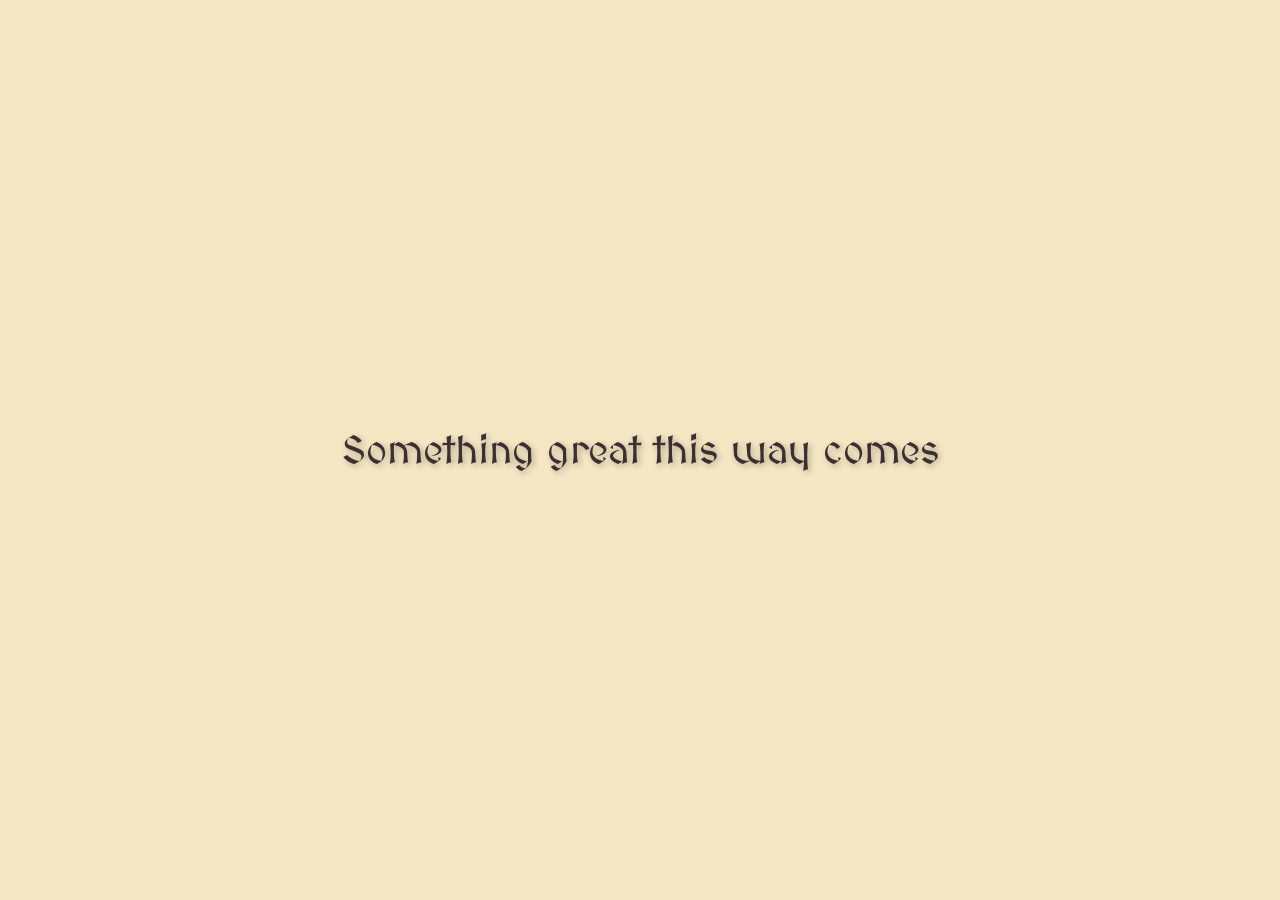
==== index.html @ fcb96b01 "Test" ====
<!DOCTYPE html>
<html>
<head>
    <meta charset="UTF-8" />
    <link rel="stylesheet" href="style.css">
    <title>Slay the Dragon!</title>
</head>
<body>

    <p id="comingsoon">Something great this way comes</p>
    
</body>
</html>
---- style.css ----
@import url('https://fonts.googleapis.com/css2?family=MedievalSharp&display=swap');

body {
    margin: 0;
    height: 100vh;
    display: flex;
    justify-content: center; /* centers horizontally */
    align-items: center; /* centers vertically */
    background-color: #f5e6c4; /* fallback beige color */
    background-image: url('https://i.imgur.com/1q7n1fV.jpg');
    background-size: cover;
    background-size: auto;
    font-family: 'MedievalSharp', cursive;
}

#comingsoon {
    font-size: 2.5rem;
    color: #3b2f2f;
    text-shadow: 2px 2px 6px rgba(0,0,0,0.3);
    text-align: center;
}
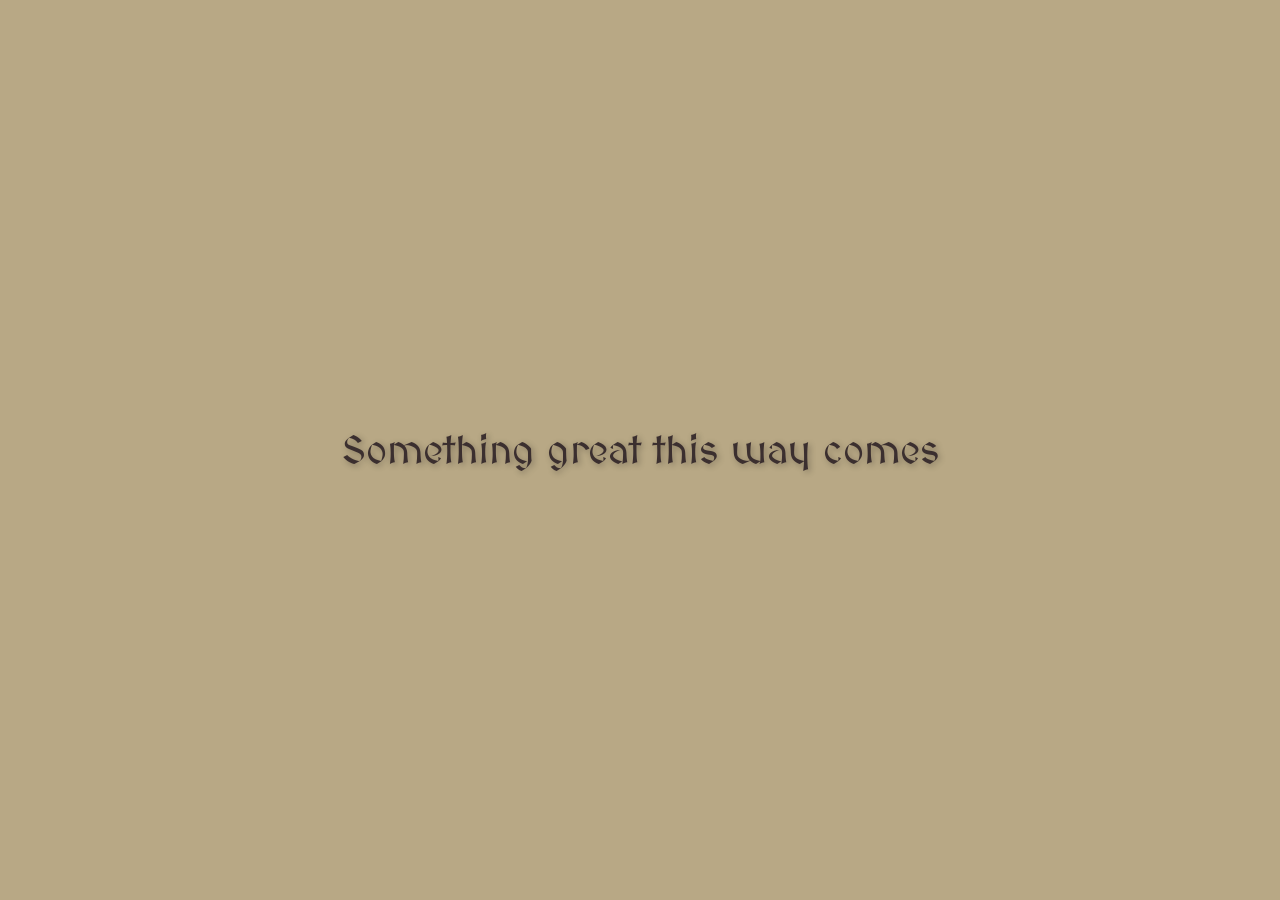
==== commit f3584d9c: "script test" ====
--- a/index.html
+++ b/index.html
@@ -6,8 +6,9 @@
     <title>Slay the Dragon!</title>
 </head>
 <body>
-
+<p></p>
     <p id="comingsoon">Something great this way comes</p>
     
 </body>
-</html>+</html>
+
--- a/style.css
+++ b/style.css
@@ -7,9 +7,9 @@
     display: flex;
     justify-content: center; /* centers horizontally */
     align-items: center; /* centers vertically */
-    background-color: #f5e6c4; /* fallback beige color */
-    background-image: url('https://i.imgur.com/1q7n1fV.jpg');
-    background-size: cover;
+    background-color: #b8a885; /* fallback beige color */
+    background-image: url('https://www.transparenttextures.com/patterns/paper-fibers.png');
+    background-repeat: repeat;
     background-size: auto;
     font-family: 'MedievalSharp', cursive;
 }
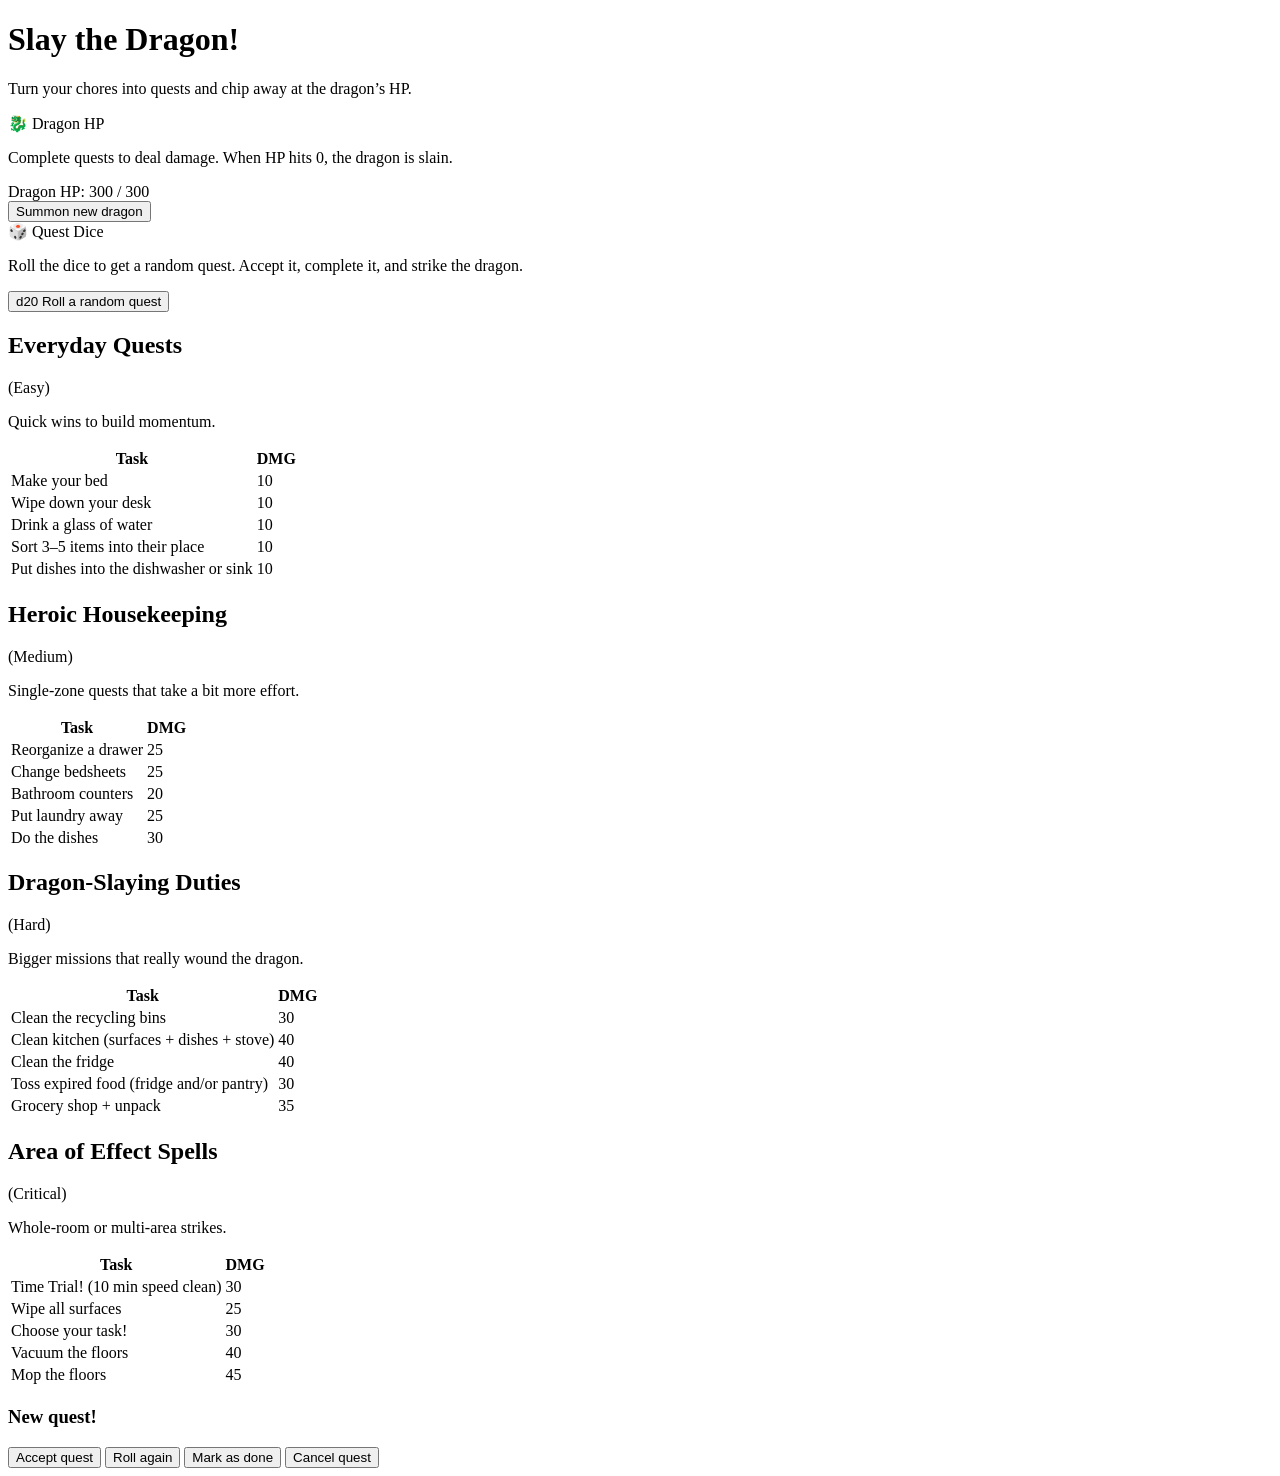
==== commit 63d8ec14: "index" ====
--- a/index.html
+++ b/index.html
@@ -1,14 +1,139 @@
 <!DOCTYPE html>
 <html>
 <head>
-    <meta charset="UTF-8" />
-    <link rel="stylesheet" href="style.css">
-    <title>Slay the Dragon!</title>
+  <meta charset="UTF-8" />
+  <title>Slay the Dragon!</title>
 </head>
 <body>
-<p></p>
-    <p id="comingsoon">Something great this way comes</p>
-    
+  <div class="page-frame">
+    <header class="page-header">
+      <h1 class="page-title">Slay the Dragon!</h1>
+      <p class="page-subtitle">Turn your chores into quests and chip away at the dragon’s HP.</p>
+    </header>
+
+    <div class="top-row">
+      <!-- 🐉 DRAGON HP SECTION -->
+      <section class="dragon-hp-card" id="dragon-hp-box">
+        <div class="card-title">
+          <span>🐉 Dragon HP</span>
+        </div>
+        <p class="card-caption">Complete quests to deal damage. When HP hits 0, the dragon is slain.</p>
+        <div class="dragon-hp">
+          <div class="dragon-hp-title">
+            <span id="hp-text">Dragon HP: 0 / 0</span>
+          </div>
+          <div class="hp-bar">
+            <div class="hp-bar-inner" id="hp-fill"></div>
+          </div>
+          <button id="reset-dragon">Summon new dragon</button>
+        </div>
+      </section>
+
+      <!-- 🎲 QUEST ACTIONS / DICE -->
+      <section class="quest-actions-card">
+        <div class="card-title">
+          <span>🎲 Quest Dice</span>
+        </div>
+        <div class="quest-actions-card-content">
+          <p class="card-caption">
+            Roll the dice to get a random quest. Accept it, complete it, and strike the dragon.
+          </p>
+          <button id="roll-btn">
+            <span class="die">d20</span>
+            <span>Roll a random quest</span>
+          </button>
+        </div>
+      </section>
+    </div>
+
+    <!-- Task sections -->
+    <div class="tasks-grid">
+      <section class="tasks-card">
+        <div class="tasks-card-header">
+          <h2 class="tasks-card-title">Everyday Quests</h2>
+          <span class="tasks-card-tag easy">(Easy)</span>
+        </div>
+        <p class="tasks-card-note">Quick wins to build momentum.</p>
+        <table>
+          <thead>
+            <tr>
+              <th>Task</th>
+              <th>DMG</th>
+            </tr>
+          </thead>
+          <tbody id="easy"></tbody>
+        </table>
+      </section>
+
+      <section class="tasks-card">
+        <div class="tasks-card-header">
+          <h2 class="tasks-card-title">Heroic Housekeeping</h2>
+          <span class="tasks-card-tag medium">(Medium)</span>
+        </div>
+        <p class="tasks-card-note">Single-zone quests that take a bit more effort.</p>
+        <table>
+          <thead>
+            <tr>
+              <th>Task</th>
+              <th>DMG</th>
+            </tr>
+          </thead>
+          <tbody id="medium"></tbody>
+        </table>
+      </section>
+
+      <section class="tasks-card">
+        <div class="tasks-card-header">
+          <h2 class="tasks-card-title">Dragon-Slaying Duties</h2>
+          <span class="tasks-card-tag hard">(Hard)</span>
+        </div>
+        <p class="tasks-card-note">Bigger missions that really wound the dragon.</p>
+        <table>
+          <thead>
+            <tr>
+              <th>Task</th>
+              <th>DMG</th>
+            </tr>
+          </thead>
+          <tbody id="hard"></tbody>
+        </table>
+      </section>
+
+      <section class="tasks-card">
+        <div class="tasks-card-header">
+          <h2 class="tasks-card-title">Area of Effect Spells</h2>
+          <span class="tasks-card-tag aoe">(Critical)</span>
+        </div>
+        <p class="tasks-card-note">Whole-room or multi-area strikes.</p>
+        <table>
+          <thead>
+            <tr>
+              <th>Task</th>
+              <th>DMG</th>
+            </tr>
+          </thead>
+          <tbody id="aoe"></tbody>
+        </table>
+      </section>
+    </div>
+  </div>
+
+  <!-- Quest popup modal -->
+  <div id="quest-modal" class="hidden">
+    <div class="modal-inner">
+      <h3 id="quest-title">New quest!</h3>
+      <div id="quest-badge"></div>
+      <p id="quest-text"></p>
+      <p id="quest-damage"></p>
+
+      <div class="modal-actions">
+        <button id="btn-accept">Accept quest</button>
+        <button id="btn-reroll">Roll again</button>
+        <button id="btn-done" class="hidden">Mark as done</button>
+        <button id="btn-cancel" class="hidden">Cancel quest</button>
+      </div>
+    </div>
+  </div>
+    <script src="script.js" defer></script>
 </body>
 </html>
-
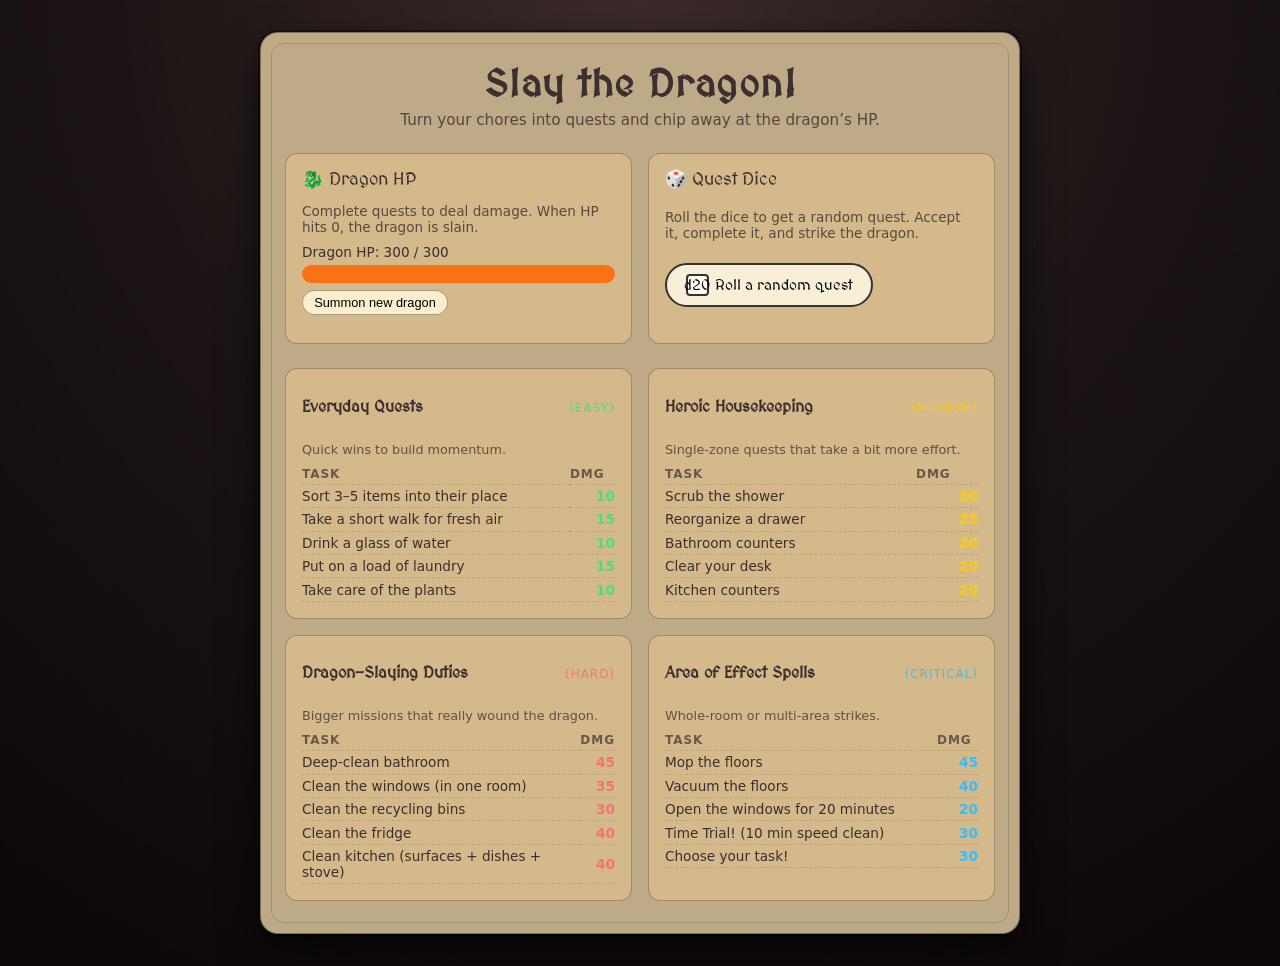
==== commit 68b2d0fd: "styles" ====
--- a/index.html
+++ b/index.html
@@ -3,6 +3,7 @@
 <head>
   <meta charset="UTF-8" />
   <title>Slay the Dragon!</title>
+  <link rel="stylesheet" href="style.css">
 </head>
 <body>
   <div class="page-frame">
--- a/style.css
+++ b/style.css
@@ -0,0 +1,411 @@
+    @import url('https://fonts.googleapis.com/css2?family=MedievalSharp&display=swap');
+
+    :root {
+      --easy: #4ade80;
+      --medium: #facc15;
+      --hard: #f87171;
+      --aoe: #38bdf8; /* Critical / AoE color */
+      --hp-bg: #4b1307;
+      --hp-fill: #f97316;
+      --hp-fill-defeated: #22c55e;
+      /* slightly darker, warmer parchment */
+      --parchment: #e9d6b5;
+      --parchment-dark: #d4b98b;
+      --ink: #3b2f2f;
+      --paper-texture: url('https://www.transparenttextures.com/patterns/paper-fibers.png');
+    }
+
+    * {
+      box-sizing: border-box;
+    }
+
+    body {
+      margin: 0;
+      min-height: 100vh;
+      display: flex;
+      justify-content: center;
+      align-items: flex-start;
+      padding: 2rem 1rem;
+      color: var(--ink);
+      background: radial-gradient(circle at top, #3c2b2b 0, #1c1414 45%, #0c0707 100%);
+      font-family: system-ui, -apple-system, BlinkMacSystemFont, "Segoe UI", sans-serif;
+    }
+
+.page-frame {
+  position: relative;
+  max-width: 760px;
+  width: 100%;
+  border-radius: 18px;
+  padding: 1.75rem 1.5rem 2rem;
+  background: #beaa86 url('https://www.transparenttextures.com/patterns/paper-fibers.png') repeat;
+  box-shadow:
+    0 18px 40px rgba(0, 0, 0, 0.7),
+    0 0 0 2px rgba(0, 0, 0, 0.4);
+  border: 1px solid rgba(0, 0, 0, 0.35);
+  overflow: hidden;
+}
+
+
+    /* subtle inner border */
+    .page-frame::before {
+      content: "";
+      position: absolute;
+      inset: 10px;
+      border-radius: 12px;
+      border: 1px solid rgba(0, 0, 0, 0.15);
+      pointer-events: none;
+    }
+
+    .page-header {
+      text-align: center;
+      margin-bottom: 1.5rem;
+    }
+
+    .page-title {
+      font-family: 'MedievalSharp', cursive;
+      font-size: 2.4rem;
+      margin: 0;
+      letter-spacing: 0.04em;
+    }
+
+    .page-subtitle {
+      margin: 0.3rem 0 0;
+      font-size: 0.95rem;
+      opacity: 0.8;
+    }
+
+    .top-row {
+      display: flex;
+      flex-wrap: wrap;
+      gap: 1rem;
+      margin-bottom: 1.5rem;
+    }
+
+    .dragon-hp-card,
+    .quest-actions-card {
+      flex: 1 1 260px;
+      border-radius: 12px;
+      border: 1px solid rgba(0, 0, 0, 0.25);
+      padding: 0.9rem 1rem 1rem;
+      position: relative;
+
+      /* parchment + texture */
+      background-color: var(--parchment-dark);
+      background-image: var(--paper-texture);
+      background-repeat: repeat;
+    }
+
+    .card-title {
+      display: flex;
+      align-items: center;
+      justify-content: space-between;
+      font-family: 'MedievalSharp', cursive;
+      font-size: 1.1rem;
+      margin-bottom: 0.4rem;
+    }
+
+    .card-title span {
+      display: inline-flex;
+      align-items: center;
+      gap: 0.25rem;
+    }
+
+    .card-caption {
+      font-size: 0.85rem;
+      opacity: 0.8;
+      margin-bottom: 0.6rem;
+    }
+
+    /* 🐉 DRAGON HP BAR */
+    .dragon-hp {
+      margin: 0.25rem 0 0.75rem;
+    }
+
+    .dragon-hp-title {
+      font-size: 0.9rem;
+      margin: 0 0 0.3rem;
+      display: flex;
+      justify-content: space-between;
+      align-items: center;
+    }
+
+    #hp-text {
+      font-size: 0.85rem;
+    }
+
+    .hp-bar {
+      position: relative;
+      width: 100%;
+      height: 18px;
+      border-radius: 999px;
+      background: var(--hp-bg);
+      overflow: hidden;
+      margin-top: 0.1rem;
+    }
+
+    .hp-bar-inner {
+      height: 100%;
+      width: 100%;
+      background: var(--hp-fill);
+      transition: width 0.25s ease-out, background-color 0.15s ease-out, box-shadow 0.15s ease-out;
+      box-shadow: none;
+    }
+
+    .hp-bar-inner.defeated {
+      background: var(--hp-fill-defeated);
+      box-shadow: 0 0 10px rgba(34, 197, 94, 0.8);
+    }
+
+    #reset-dragon {
+      font-size: 0.8rem;
+      padding: 0.25rem 0.7rem;
+      border-radius: 999px;
+      border: 1px solid rgba(0, 0, 0, 0.35);
+      background: rgba(255, 244, 212, 0.9);
+      cursor: pointer;
+      margin-top: 0.45rem;
+    }
+
+    #reset-dragon:hover {
+      background: #f1e4c0;
+    }
+
+    /* 🌀 Shake animation on defeat */
+    #dragon-hp-box {
+      transition: transform 0.1s ease-out;
+    }
+
+    #dragon-hp-box.shake {
+      animation: shake 0.4s ease-in-out;
+    }
+
+    @keyframes shake {
+      0% { transform: translateX(0); }
+      20% { transform: translateX(-4px); }
+      40% { transform: translateX(4px); }
+      60% { transform: translateX(-3px); }
+      80% { transform: translateX(3px); }
+      100% { transform: translateX(0); }
+    }
+
+    /* Dice / quest actions */
+    .quest-actions-card-content {
+      display: flex;
+      flex-direction: column;
+      align-items: flex-start;
+      gap: 0.5rem;
+    }
+
+    #roll-btn {
+      margin-top: 0.25rem;
+      padding: 0.55rem 1.2rem;
+      font-size: 0.95rem;
+      border-radius: 999px;
+      border: 2px solid #333;
+      background: #f8f0d6;
+      cursor: pointer;
+      display: inline-flex;
+      align-items: center;
+      gap: 0.4rem;
+      font-family: 'MedievalSharp', cursive;
+    }
+
+    #roll-btn span.die {
+      display: inline-flex;
+      width: 1.4rem;
+      height: 1.4rem;
+      border-radius: 4px;
+      border: 2px solid #333;
+      align-items: center;
+      justify-content: center;
+      font-size: 0.9rem;
+      background: #fffaf0;
+    }
+
+    #roll-btn:hover {
+      background: #f1e4c0;
+    }
+
+    /* Task sections */
+.tasks-grid {
+  display: grid;
+  grid-template-columns: 1fr;  /* default: 1 column */
+  gap: 1rem;
+}
+
+/* On wider screens, show 2 columns max */
+@media (min-width: 720px) {
+  .tasks-grid {
+    grid-template-columns: repeat(2, 1fr);
+  }
+}
+
+
+    .tasks-card {
+      border-radius: 12px;
+      border: 1px solid rgba(0, 0, 0, 0.25);
+      padding: 0.9rem 1rem 1rem;
+      min-height: 0;
+
+      /* parchment + texture */
+      background-color: var(--parchment-dark);
+      background-image: var(--paper-texture);
+      background-repeat: repeat;
+    }
+
+    .tasks-card-header {
+      display: flex;
+      justify-content: space-between;
+      align-items: baseline;
+      margin-bottom: 0.4rem;
+    }
+
+    .tasks-card-title {
+      font-family: 'MedievalSharp', cursive;
+      font-size: 1rem;
+      display: flex;
+      align-items: center;
+      gap: 0.35rem;
+    }
+
+    .tasks-card-tag {
+      font-size: 0.75rem;
+      text-transform: uppercase;
+      letter-spacing: 0.08em;
+      opacity: 0.9;
+    }
+
+    .tasks-card-tag.easy { color: var(--easy); }
+    .tasks-card-tag.medium { color: var(--medium); }
+    .tasks-card-tag.hard { color: var(--hard); }
+    .tasks-card-tag.aoe { color: var(--aoe); }
+
+    .tasks-card-note {
+      font-size: 0.8rem;
+      opacity: 0.75;
+      margin-bottom: 0.4rem;
+    }
+
+    table {
+      width: 100%;
+      border-collapse: collapse;
+      font-size: 0.85rem;
+    }
+
+    th, td {
+      text-align: left;
+      padding: 0.2rem 0;
+      border-bottom: 1px dashed rgba(0, 0, 0, 0.12);
+    }
+
+    th {
+      font-size: 0.75rem;
+      text-transform: uppercase;
+      letter-spacing: 0.08em;
+      opacity: 0.7;
+    }
+
+    td:last-child {
+      text-align: right;
+      font-weight: 600;
+      padding-left: 0.75rem;
+    }
+
+    .easy td:last-child { color: var(--easy); }
+    .medium td:last-child { color: var(--medium); }
+    .hard td:last-child { color: var(--hard); }
+    .aoe td:last-child { color: var(--aoe); }
+
+    /* modal / popup */
+    .hidden {
+      display: none;
+    }
+
+    #quest-modal {
+      position: fixed;
+      inset: 0;
+      background: rgba(0, 0, 0, 0.4);
+      display: flex;
+      align-items: center;
+      justify-content: center;
+      z-index: 10;
+    }
+
+    #quest-modal.hidden {
+      display: none;
+    }
+
+    .modal-inner {
+      border: 2px solid #3b2f2f;
+      border-radius: 12px;
+      padding: 1.5rem;
+      max-width: 400px;
+      width: 90%;
+      box-shadow: 0 6px 18px rgba(0, 0, 0, 0.6);
+      text-align: center;
+
+      /* parchment + texture */
+      background-color: var(--parchment);
+      background-image: var(--paper-texture);
+      background-repeat: repeat;
+    }
+
+    .modal-inner h3 {
+      margin-top: 0;
+      margin-bottom: 0.5rem;
+      font-size: 1.3rem;
+      font-family: 'MedievalSharp', cursive;
+    }
+
+    .modal-inner p {
+      margin-top: 0.5rem;
+      margin-bottom: 0.6rem;
+      font-size: 0.9rem;
+    }
+
+    .modal-actions {
+      display: flex;
+      justify-content: center;
+      gap: 0.5rem;
+      flex-wrap: wrap;
+      margin-top: 0.4rem;
+    }
+
+    .modal-actions button {
+      padding: 0.35rem 0.9rem;
+      border-radius: 999px;
+      border: 1px solid #3b2f2f;
+      background: #fff4d4;
+      cursor: pointer;
+      font-family: 'MedievalSharp', cursive;
+      font-size: 0.85rem;
+    }
+
+    .modal-actions button:hover {
+      background: #f1e4c0;
+    }
+
+    .badge {
+      display: inline-block;
+      margin-bottom: 0.4rem;
+      padding: 0.15rem 0.6rem;
+      border-radius: 999px;
+      font-size: 0.75rem;
+      border: 1px solid #3b2f2f;
+      text-transform: uppercase;
+      letter-spacing: 0.08em;
+    }
+
+    .badge.easy { border-color: var(--easy); color: var(--easy); }
+    .badge.medium { border-color: var(--medium); color: var(--medium); }
+    .badge.hard { border-color: var(--hard); color: var(--hard); }
+    .badge.aoe { border-color: var(--aoe); color: var(--aoe); }
+
+    @media (max-width: 640px) {
+      .page-frame {
+        padding: 1.25rem 1rem 1.75rem;
+      }
+      .page-title {
+        font-size: 2rem;
+      }
+    }
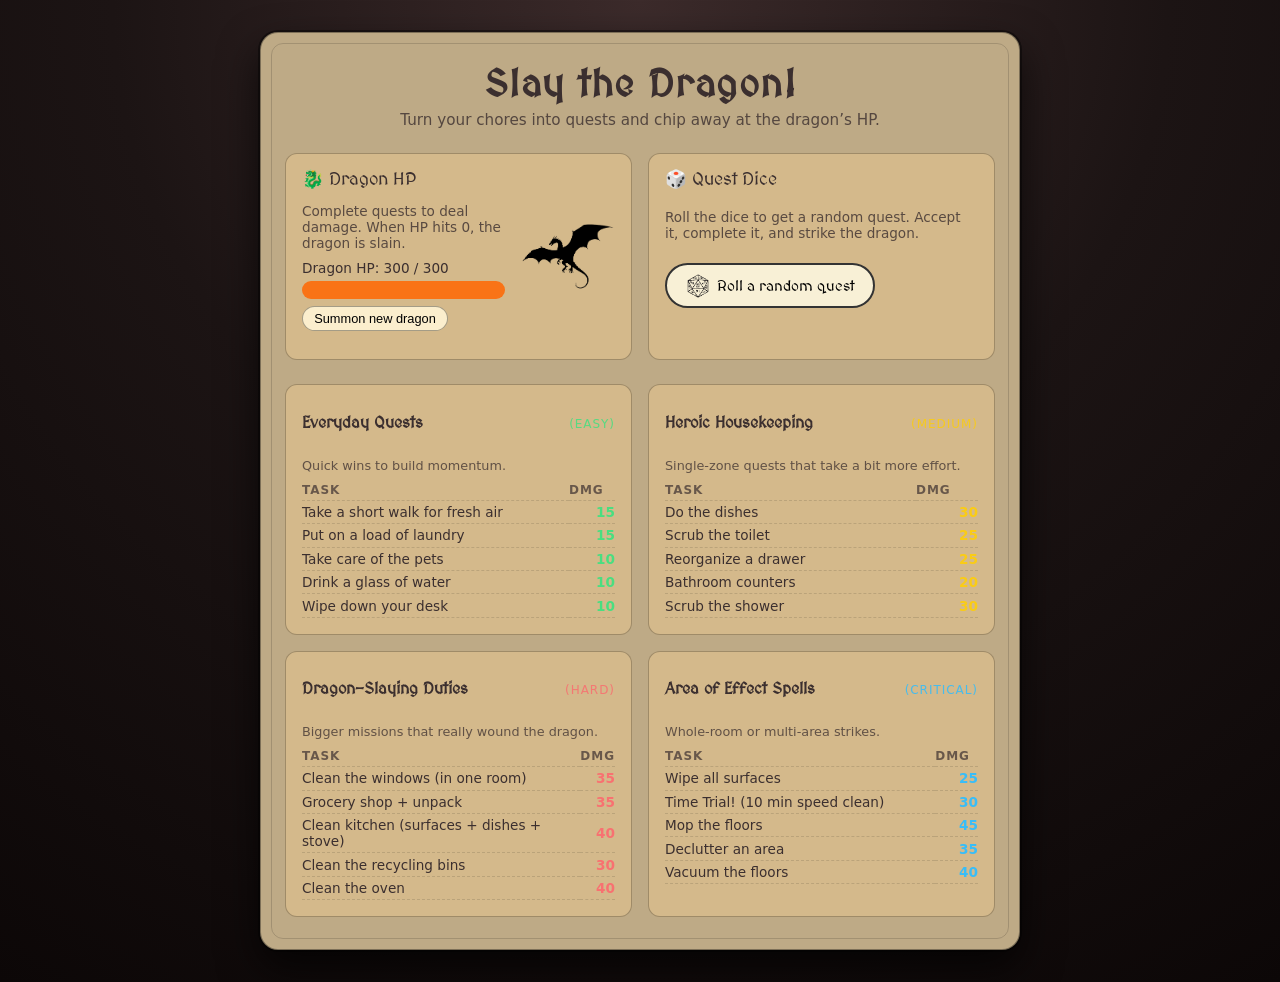
==== commit d5d3106a: "added styles" ====
--- a/index.html
+++ b/index.html
@@ -14,21 +14,31 @@
 
     <div class="top-row">
       <!-- 🐉 DRAGON HP SECTION -->
-      <section class="dragon-hp-card" id="dragon-hp-box">
-        <div class="card-title">
-          <span>🐉 Dragon HP</span>
+<section class="dragon-hp-card" id="dragon-hp-box">
+  <div class="dragon-hp-layout">
+    <div class="dragon-hp-content">
+      <div class="card-title">
+        <span>🐉 Dragon HP</span>
+      </div>
+      <p class="card-caption">Complete quests to deal damage. When HP hits 0, the dragon is slain.</p>
+      <div class="dragon-hp">
+        <div class="dragon-hp-title">
+          <span id="hp-text">Dragon HP: 0 / 0</span>
         </div>
-        <p class="card-caption">Complete quests to deal damage. When HP hits 0, the dragon is slain.</p>
-        <div class="dragon-hp">
-          <div class="dragon-hp-title">
-            <span id="hp-text">Dragon HP: 0 / 0</span>
-          </div>
-          <div class="hp-bar">
-            <div class="hp-bar-inner" id="hp-fill"></div>
-          </div>
-          <button id="reset-dragon">Summon new dragon</button>
+        <div class="hp-bar">
+          <div class="hp-bar-inner" id="hp-fill"></div>
         </div>
-      </section>
+        <button id="reset-dragon">Summon new dragon</button>
+      </div>
+    </div>
+
+    <img
+      src="https://eliscent.github.io/slaythedragon/dragon.png"
+      alt="Illustration of the dragon"
+      class="dragon-image"
+    />
+  </div>
+</section>
 
       <!-- 🎲 QUEST ACTIONS / DICE -->
       <section class="quest-actions-card">
@@ -39,10 +49,15 @@
           <p class="card-caption">
             Roll the dice to get a random quest. Accept it, complete it, and strike the dragon.
           </p>
-          <button id="roll-btn">
-            <span class="die">d20</span>
-            <span>Roll a random quest</span>
-          </button>
+<button id="roll-btn">
+  <img
+    src="https://eliscent.github.io/slaythedragon/dice.png"
+    alt=""
+    class="dice-icon"
+  />
+  <span>Roll a random quest</span>
+</button>
+
         </div>
       </section>
     </div>
--- a/style.css
+++ b/style.css
@@ -1,35 +1,35 @@
-    @import url('https://fonts.googleapis.com/css2?family=MedievalSharp&display=swap');
-
-    :root {
-      --easy: #4ade80;
-      --medium: #facc15;
-      --hard: #f87171;
-      --aoe: #38bdf8; /* Critical / AoE color */
-      --hp-bg: #4b1307;
-      --hp-fill: #f97316;
-      --hp-fill-defeated: #22c55e;
-      /* slightly darker, warmer parchment */
-      --parchment: #e9d6b5;
-      --parchment-dark: #d4b98b;
-      --ink: #3b2f2f;
-      --paper-texture: url('https://www.transparenttextures.com/patterns/paper-fibers.png');
-    }
-
-    * {
-      box-sizing: border-box;
-    }
-
-    body {
-      margin: 0;
-      min-height: 100vh;
-      display: flex;
-      justify-content: center;
-      align-items: flex-start;
-      padding: 2rem 1rem;
-      color: var(--ink);
-      background: radial-gradient(circle at top, #3c2b2b 0, #1c1414 45%, #0c0707 100%);
-      font-family: system-ui, -apple-system, BlinkMacSystemFont, "Segoe UI", sans-serif;
-    }
+@import url('https://fonts.googleapis.com/css2?family=MedievalSharp&display=swap');
+
+:root {
+  --easy: #4ade80;
+  --medium: #facc15;
+  --hard: #f87171;
+  --aoe: #38bdf8; /* Critical / AoE color */
+  --hp-bg: #4b1307;
+  --hp-fill: #f97316;
+  --hp-fill-defeated: #22c55e;
+  /* slightly darker, warmer parchment */
+  --parchment: #e9d6b5;
+  --parchment-dark: #d4b98b;
+  --ink: #3b2f2f;
+  --paper-texture: url('https://www.transparenttextures.com/patterns/paper-fibers.png');
+}
+
+* {
+  box-sizing: border-box;
+}
+
+body {
+  margin: 0;
+  min-height: 100vh;
+  display: flex;
+  justify-content: center;
+  align-items: flex-start;
+  padding: 2rem 1rem;
+  color: var(--ink);
+  background: radial-gradient(circle at top, #3c2b2b 0, #1c1414 45%, #0c0707 100%);
+  font-family: system-ui, -apple-system, BlinkMacSystemFont, "Segoe UI", sans-serif;
+}
 
 .page-frame {
   position: relative;
@@ -45,188 +45,202 @@
   overflow: hidden;
 }
 
-
-    /* subtle inner border */
-    .page-frame::before {
-      content: "";
-      position: absolute;
-      inset: 10px;
-      border-radius: 12px;
-      border: 1px solid rgba(0, 0, 0, 0.15);
-      pointer-events: none;
-    }
-
-    .page-header {
-      text-align: center;
-      margin-bottom: 1.5rem;
-    }
-
-    .page-title {
-      font-family: 'MedievalSharp', cursive;
-      font-size: 2.4rem;
-      margin: 0;
-      letter-spacing: 0.04em;
-    }
-
-    .page-subtitle {
-      margin: 0.3rem 0 0;
-      font-size: 0.95rem;
-      opacity: 0.8;
-    }
-
-    .top-row {
-      display: flex;
-      flex-wrap: wrap;
-      gap: 1rem;
-      margin-bottom: 1.5rem;
-    }
-
-    .dragon-hp-card,
-    .quest-actions-card {
-      flex: 1 1 260px;
-      border-radius: 12px;
-      border: 1px solid rgba(0, 0, 0, 0.25);
-      padding: 0.9rem 1rem 1rem;
-      position: relative;
-
-      /* parchment + texture */
-      background-color: var(--parchment-dark);
-      background-image: var(--paper-texture);
-      background-repeat: repeat;
-    }
-
-    .card-title {
-      display: flex;
-      align-items: center;
-      justify-content: space-between;
-      font-family: 'MedievalSharp', cursive;
-      font-size: 1.1rem;
-      margin-bottom: 0.4rem;
-    }
-
-    .card-title span {
-      display: inline-flex;
-      align-items: center;
-      gap: 0.25rem;
-    }
-
-    .card-caption {
-      font-size: 0.85rem;
-      opacity: 0.8;
-      margin-bottom: 0.6rem;
-    }
-
-    /* 🐉 DRAGON HP BAR */
-    .dragon-hp {
-      margin: 0.25rem 0 0.75rem;
-    }
-
-    .dragon-hp-title {
-      font-size: 0.9rem;
-      margin: 0 0 0.3rem;
-      display: flex;
-      justify-content: space-between;
-      align-items: center;
-    }
-
-    #hp-text {
-      font-size: 0.85rem;
-    }
-
-    .hp-bar {
-      position: relative;
-      width: 100%;
-      height: 18px;
-      border-radius: 999px;
-      background: var(--hp-bg);
-      overflow: hidden;
-      margin-top: 0.1rem;
-    }
-
-    .hp-bar-inner {
-      height: 100%;
-      width: 100%;
-      background: var(--hp-fill);
-      transition: width 0.25s ease-out, background-color 0.15s ease-out, box-shadow 0.15s ease-out;
-      box-shadow: none;
-    }
-
-    .hp-bar-inner.defeated {
-      background: var(--hp-fill-defeated);
-      box-shadow: 0 0 10px rgba(34, 197, 94, 0.8);
-    }
-
-    #reset-dragon {
-      font-size: 0.8rem;
-      padding: 0.25rem 0.7rem;
-      border-radius: 999px;
-      border: 1px solid rgba(0, 0, 0, 0.35);
-      background: rgba(255, 244, 212, 0.9);
-      cursor: pointer;
-      margin-top: 0.45rem;
-    }
-
-    #reset-dragon:hover {
-      background: #f1e4c0;
-    }
-
-    /* 🌀 Shake animation on defeat */
-    #dragon-hp-box {
-      transition: transform 0.1s ease-out;
-    }
-
-    #dragon-hp-box.shake {
-      animation: shake 0.4s ease-in-out;
-    }
-
-    @keyframes shake {
-      0% { transform: translateX(0); }
-      20% { transform: translateX(-4px); }
-      40% { transform: translateX(4px); }
-      60% { transform: translateX(-3px); }
-      80% { transform: translateX(3px); }
-      100% { transform: translateX(0); }
-    }
-
-    /* Dice / quest actions */
-    .quest-actions-card-content {
-      display: flex;
-      flex-direction: column;
-      align-items: flex-start;
-      gap: 0.5rem;
-    }
-
-    #roll-btn {
-      margin-top: 0.25rem;
-      padding: 0.55rem 1.2rem;
-      font-size: 0.95rem;
-      border-radius: 999px;
-      border: 2px solid #333;
-      background: #f8f0d6;
-      cursor: pointer;
-      display: inline-flex;
-      align-items: center;
-      gap: 0.4rem;
-      font-family: 'MedievalSharp', cursive;
-    }
-
-    #roll-btn span.die {
-      display: inline-flex;
-      width: 1.4rem;
-      height: 1.4rem;
-      border-radius: 4px;
-      border: 2px solid #333;
-      align-items: center;
-      justify-content: center;
-      font-size: 0.9rem;
-      background: #fffaf0;
-    }
-
-    #roll-btn:hover {
-      background: #f1e4c0;
-    }
-
-    /* Task sections */
+/* subtle inner border */
+.page-frame::before {
+  content: "";
+  position: absolute;
+  inset: 10px;
+  border-radius: 12px;
+  border: 1px solid rgba(0, 0, 0, 0.15);
+  pointer-events: none;
+}
+
+.page-header {
+  text-align: center;
+  margin-bottom: 1.5rem;
+}
+
+.page-title {
+  font-family: 'MedievalSharp', cursive;
+  font-size: 2.4rem;
+  margin: 0;
+  letter-spacing: 0.04em;
+}
+
+.page-subtitle {
+  margin: 0.3rem 0 0;
+  font-size: 0.95rem;
+  opacity: 0.8;
+}
+
+.top-row {
+  display: flex;
+  flex-wrap: wrap;
+  gap: 1rem;
+  margin-bottom: 1.5rem;
+}
+
+.dragon-hp-card,
+.quest-actions-card {
+  flex: 1 1 260px;
+  border-radius: 12px;
+  border: 1px solid rgba(0, 0, 0, 0.25);
+  padding: 0.9rem 1rem 1rem;
+  position: relative;
+
+  /* parchment + texture */
+  background-color: var(--parchment-dark);
+  background-image: var(--paper-texture);
+  background-repeat: repeat;
+}
+
+.card-title {
+  display: flex;
+  align-items: center;
+  justify-content: space-between;
+  font-family: 'MedievalSharp', cursive;
+  font-size: 1.1rem;
+  margin-bottom: 0.4rem;
+}
+
+.card-title span {
+  display: inline-flex;
+  align-items: center;
+  gap: 0.25rem;
+}
+
+.card-caption {
+  font-size: 0.85rem;
+  opacity: 0.8;
+  margin-bottom: 0.6rem;
+}
+
+/* 🐉 Dragon HP layout with image */
+.dragon-hp-layout {
+  display: flex;
+  align-items: center;
+  gap: 1rem;
+}
+
+.dragon-hp-content {
+  flex: 1;
+}
+
+.dragon-image {
+  max-width: 140px;
+  width: 30%;
+  height: auto;
+  object-fit: contain;
+  pointer-events: none;
+  user-select: none;
+}
+
+/* 🐉 DRAGON HP BAR */
+.dragon-hp {
+  margin: 0.25rem 0 0.75rem;
+}
+
+.dragon-hp-title {
+  font-size: 0.9rem;
+  margin: 0 0 0.3rem;
+  display: flex;
+  justify-content: space-between;
+  align-items: center;
+}
+
+#hp-text {
+  font-size: 0.85rem;
+}
+
+.hp-bar {
+  position: relative;
+  width: 100%;
+  height: 18px;
+  border-radius: 999px;
+  background: var(--hp-bg);
+  overflow: hidden;
+  margin-top: 0.1rem;
+}
+
+.hp-bar-inner {
+  height: 100%;
+  width: 100%;
+  background: var(--hp-fill);
+  transition: width 0.25s ease-out, background-color 0.15s ease-out, box-shadow 0.15s ease-out;
+  box-shadow: none;
+}
+
+.hp-bar-inner.defeated {
+  background: var(--hp-fill-defeated);
+  box-shadow: 0 0 10px rgba(34, 197, 94, 0.8);
+}
+
+#reset-dragon {
+  font-size: 0.8rem;
+  padding: 0.25rem 0.7rem;
+  border-radius: 999px;
+  border: 1px solid rgba(0, 0, 0, 0.35);
+  background: rgba(255, 244, 212, 0.9);
+  cursor: pointer;
+  margin-top: 0.45rem;
+}
+
+#reset-dragon:hover {
+  background: #f1e4c0;
+}
+
+/* 🌀 Shake animation on defeat */
+#dragon-hp-box {
+  transition: transform 0.1s ease-out;
+}
+
+#dragon-hp-box.shake {
+  animation: shake 0.4s ease-in-out;
+}
+
+@keyframes shake {
+  0% { transform: translateX(0); }
+  20% { transform: translateX(-4px); }
+  40% { transform: translateX(4px); }
+  60% { transform: translateX(-3px); }
+  80% { transform: translateX(3px); }
+  100% { transform: translateX(0); }
+}
+
+/* Dice / quest actions */
+.quest-actions-card-content {
+  display: flex;
+  flex-direction: column;
+  align-items: flex-start;
+  gap: 0.5rem;
+}
+
+#roll-btn {
+  margin-top: 0.25rem;
+  padding: 0.55rem 1.2rem;
+  font-size: 0.95rem;
+  border-radius: 999px;
+  border: 2px solid #333;
+  background: #f8f0d6;
+  cursor: pointer;
+  display: inline-flex;
+  align-items: center;
+  gap: 0.4rem;
+  font-family: 'MedievalSharp', cursive;
+}
+
+#roll-btn:hover {
+  background: #f1e4c0;
+}
+
+.dice-icon {
+  width: 24px;
+  height: 24px;
+  object-fit: contain;
+  display: inline-block;
+}
+
+/* Task sections */
 .tasks-grid {
   display: grid;
   grid-template-columns: 1fr;  /* default: 1 column */
@@ -240,172 +254,171 @@
   }
 }
 
-
-    .tasks-card {
-      border-radius: 12px;
-      border: 1px solid rgba(0, 0, 0, 0.25);
-      padding: 0.9rem 1rem 1rem;
-      min-height: 0;
-
-      /* parchment + texture */
-      background-color: var(--parchment-dark);
-      background-image: var(--paper-texture);
-      background-repeat: repeat;
-    }
-
-    .tasks-card-header {
-      display: flex;
-      justify-content: space-between;
-      align-items: baseline;
-      margin-bottom: 0.4rem;
-    }
-
-    .tasks-card-title {
-      font-family: 'MedievalSharp', cursive;
-      font-size: 1rem;
-      display: flex;
-      align-items: center;
-      gap: 0.35rem;
-    }
-
-    .tasks-card-tag {
-      font-size: 0.75rem;
-      text-transform: uppercase;
-      letter-spacing: 0.08em;
-      opacity: 0.9;
-    }
-
-    .tasks-card-tag.easy { color: var(--easy); }
-    .tasks-card-tag.medium { color: var(--medium); }
-    .tasks-card-tag.hard { color: var(--hard); }
-    .tasks-card-tag.aoe { color: var(--aoe); }
-
-    .tasks-card-note {
-      font-size: 0.8rem;
-      opacity: 0.75;
-      margin-bottom: 0.4rem;
-    }
-
-    table {
-      width: 100%;
-      border-collapse: collapse;
-      font-size: 0.85rem;
-    }
-
-    th, td {
-      text-align: left;
-      padding: 0.2rem 0;
-      border-bottom: 1px dashed rgba(0, 0, 0, 0.12);
-    }
-
-    th {
-      font-size: 0.75rem;
-      text-transform: uppercase;
-      letter-spacing: 0.08em;
-      opacity: 0.7;
-    }
-
-    td:last-child {
-      text-align: right;
-      font-weight: 600;
-      padding-left: 0.75rem;
-    }
-
-    .easy td:last-child { color: var(--easy); }
-    .medium td:last-child { color: var(--medium); }
-    .hard td:last-child { color: var(--hard); }
-    .aoe td:last-child { color: var(--aoe); }
-
-    /* modal / popup */
-    .hidden {
-      display: none;
-    }
-
-    #quest-modal {
-      position: fixed;
-      inset: 0;
-      background: rgba(0, 0, 0, 0.4);
-      display: flex;
-      align-items: center;
-      justify-content: center;
-      z-index: 10;
-    }
-
-    #quest-modal.hidden {
-      display: none;
-    }
-
-    .modal-inner {
-      border: 2px solid #3b2f2f;
-      border-radius: 12px;
-      padding: 1.5rem;
-      max-width: 400px;
-      width: 90%;
-      box-shadow: 0 6px 18px rgba(0, 0, 0, 0.6);
-      text-align: center;
-
-      /* parchment + texture */
-      background-color: var(--parchment);
-      background-image: var(--paper-texture);
-      background-repeat: repeat;
-    }
-
-    .modal-inner h3 {
-      margin-top: 0;
-      margin-bottom: 0.5rem;
-      font-size: 1.3rem;
-      font-family: 'MedievalSharp', cursive;
-    }
-
-    .modal-inner p {
-      margin-top: 0.5rem;
-      margin-bottom: 0.6rem;
-      font-size: 0.9rem;
-    }
-
-    .modal-actions {
-      display: flex;
-      justify-content: center;
-      gap: 0.5rem;
-      flex-wrap: wrap;
-      margin-top: 0.4rem;
-    }
-
-    .modal-actions button {
-      padding: 0.35rem 0.9rem;
-      border-radius: 999px;
-      border: 1px solid #3b2f2f;
-      background: #fff4d4;
-      cursor: pointer;
-      font-family: 'MedievalSharp', cursive;
-      font-size: 0.85rem;
-    }
-
-    .modal-actions button:hover {
-      background: #f1e4c0;
-    }
-
-    .badge {
-      display: inline-block;
-      margin-bottom: 0.4rem;
-      padding: 0.15rem 0.6rem;
-      border-radius: 999px;
-      font-size: 0.75rem;
-      border: 1px solid #3b2f2f;
-      text-transform: uppercase;
-      letter-spacing: 0.08em;
-    }
-
-    .badge.easy { border-color: var(--easy); color: var(--easy); }
-    .badge.medium { border-color: var(--medium); color: var(--medium); }
-    .badge.hard { border-color: var(--hard); color: var(--hard); }
-    .badge.aoe { border-color: var(--aoe); color: var(--aoe); }
-
-    @media (max-width: 640px) {
-      .page-frame {
-        padding: 1.25rem 1rem 1.75rem;
-      }
-      .page-title {
-        font-size: 2rem;
-      }
-    }+.tasks-card {
+  border-radius: 12px;
+  border: 1px solid rgba(0, 0, 0, 0.25);
+  padding: 0.9rem 1rem 1rem;
+  min-height: 0;
+
+  /* parchment + texture */
+  background-color: var(--parchment-dark);
+  background-image: var(--paper-texture);
+  background-repeat: repeat;
+}
+
+.tasks-card-header {
+  display: flex;
+  justify-content: space-between;
+  align-items: baseline;
+  margin-bottom: 0.4rem;
+}
+
+.tasks-card-title {
+  font-family: 'MedievalSharp', cursive;
+  font-size: 1rem;
+  display: flex;
+  align-items: center;
+  gap: 0.35rem;
+}
+
+.tasks-card-tag {
+  font-size: 0.75rem;
+  text-transform: uppercase;
+  letter-spacing: 0.08em;
+  opacity: 0.9;
+}
+
+.tasks-card-tag.easy { color: var(--easy); }
+.tasks-card-tag.medium { color: var(--medium); }
+.tasks-card-tag.hard { color: var(--hard); }
+.tasks-card-tag.aoe { color: var(--aoe); }
+
+.tasks-card-note {
+  font-size: 0.8rem;
+  opacity: 0.75;
+  margin-bottom: 0.4rem;
+}
+
+table {
+  width: 100%;
+  border-collapse: collapse;
+  font-size: 0.85rem;
+}
+
+th, td {
+  text-align: left;
+  padding: 0.2rem 0;
+  border-bottom: 1px dashed rgba(0, 0, 0, 0.12);
+}
+
+th {
+  font-size: 0.75rem;
+  text-transform: uppercase;
+  letter-spacing: 0.08em;
+  opacity: 0.7;
+}
+
+td:last-child {
+  text-align: right;
+  font-weight: 600;
+  padding-left: 0.75rem;
+}
+
+.easy td:last-child { color: var(--easy); }
+.medium td:last-child { color: var(--medium); }
+.hard td:last-child { color: var(--hard); }
+.aoe td:last-child { color: var(--aoe); }
+
+/* modal / popup */
+.hidden {
+  display: none;
+}
+
+#quest-modal {
+  position: fixed;
+  inset: 0;
+  background: rgba(0, 0, 0, 0.4);
+  display: flex;
+  align-items: center;
+  justify-content: center;
+  z-index: 10;
+}
+
+#quest-modal.hidden {
+  display: none;
+}
+
+.modal-inner {
+  border: 2px solid #3b2f2f;
+  border-radius: 12px;
+  padding: 1.5rem;
+  max-width: 400px;
+  width: 90%;
+  box-shadow: 0 6px 18px rgba(0, 0, 0, 0.6);
+  text-align: center;
+
+  /* parchment + texture */
+  background-color: var(--parchment);
+  background-image: var(--paper-texture);
+  background-repeat: repeat;
+}
+
+.modal-inner h3 {
+  margin-top: 0;
+  margin-bottom: 0.5rem;
+  font-size: 1.3rem;
+  font-family: 'MedievalSharp', cursive;
+}
+
+.modal-inner p {
+  margin-top: 0.5rem;
+  margin-bottom: 0.6rem;
+  font-size: 0.9rem;
+}
+
+.modal-actions {
+  display: flex;
+  justify-content: center;
+  gap: 0.5rem;
+  flex-wrap: wrap;
+  margin-top: 0.4rem;
+}
+
+.modal-actions button {
+  padding: 0.35rem 0.9rem;
+  border-radius: 999px;
+  border: 1px solid #3b2f2f;
+  background: #fff4d4;
+  cursor: pointer;
+  font-family: 'MedievalSharp', cursive;
+  font-size: 0.85rem;
+}
+
+.modal-actions button:hover {
+  background: #f1e4c0;
+}
+
+.badge {
+  display: inline-block;
+  margin-bottom: 0.4rem;
+  padding: 0.15rem 0.6rem;
+  border-radius: 999px;
+  font-size: 0.75rem;
+  border: 1px solid #3b2f2f;
+  text-transform: uppercase;
+  letter-spacing: 0.08em;
+}
+
+.badge.easy { border-color: var(--easy); color: var(--easy); }
+.badge.medium { border-color: var(--medium); color: var(--medium); }
+.badge.hard { border-color: var(--hard); color: var(--hard); }
+.badge.aoe { border-color: var(--aoe); color: var(--aoe); }
+
+@media (max-width: 640px) {
+  .page-frame {
+    padding: 1.25rem 1rem 1.75rem;
+  }
+  .page-title {
+    font-size: 2rem;
+  }
+}
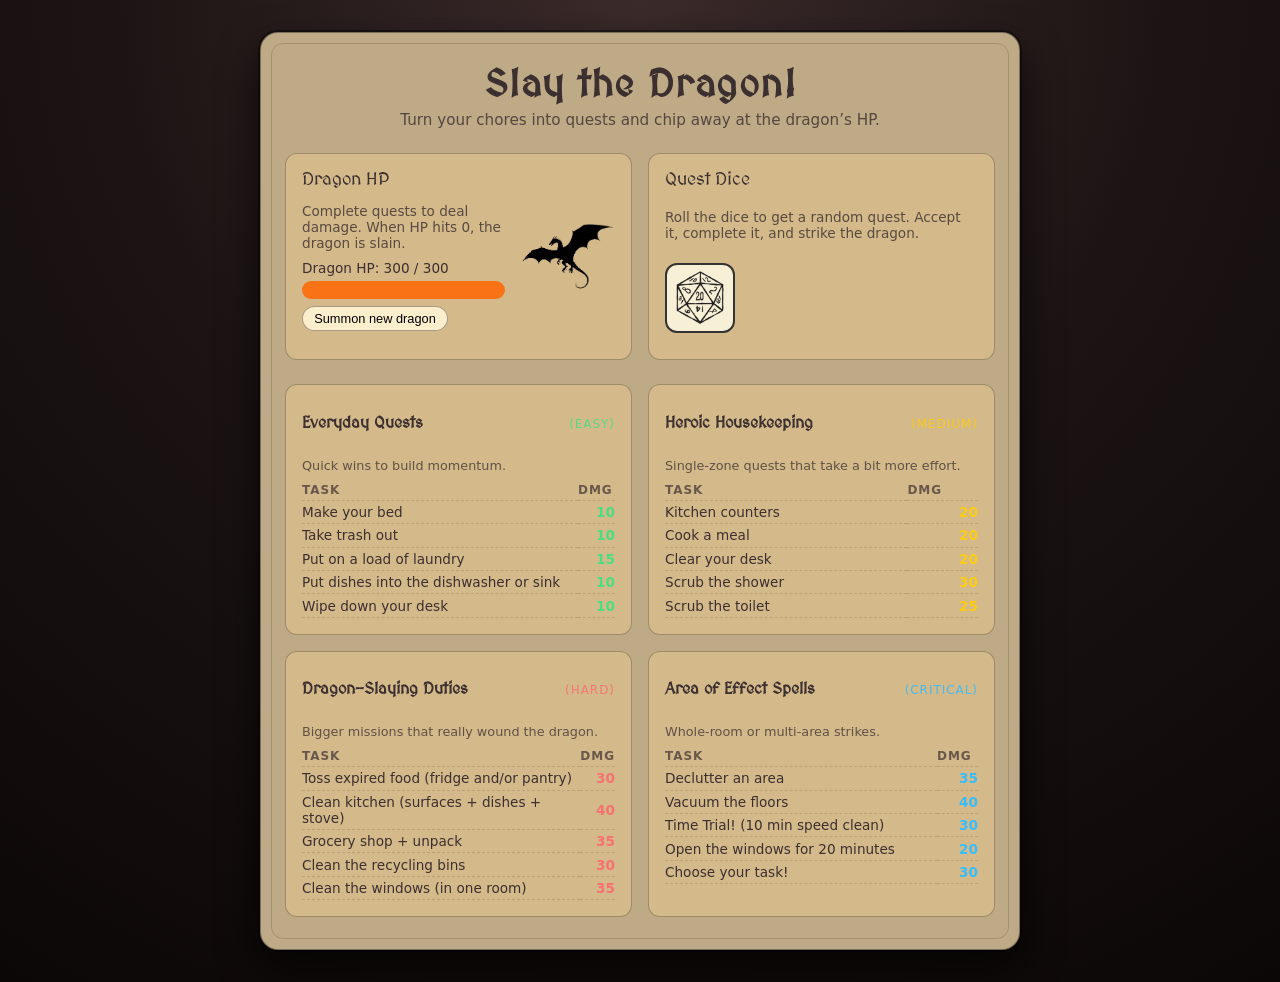
==== commit 56a467d8: "remove text and size" ====
--- a/index.html
+++ b/index.html
@@ -13,12 +13,12 @@
     </header>
 
     <div class="top-row">
-      <!-- 🐉 DRAGON HP SECTION -->
+      <!-- DRAGON HP SECTION -->
 <section class="dragon-hp-card" id="dragon-hp-box">
   <div class="dragon-hp-layout">
     <div class="dragon-hp-content">
       <div class="card-title">
-        <span>🐉 Dragon HP</span>
+        <span> Dragon HP</span>
       </div>
       <p class="card-caption">Complete quests to deal damage. When HP hits 0, the dragon is slain.</p>
       <div class="dragon-hp">
@@ -40,10 +40,10 @@
   </div>
 </section>
 
-      <!-- 🎲 QUEST ACTIONS / DICE -->
+      <!-- QUEST ACTIONS / DICE -->
       <section class="quest-actions-card">
         <div class="card-title">
-          <span>🎲 Quest Dice</span>
+          <span> Quest Dice</span>
         </div>
         <div class="quest-actions-card-content">
           <p class="card-caption">
@@ -52,12 +52,10 @@
 <button id="roll-btn">
   <img
     src="https://eliscent.github.io/slaythedragon/dice.png"
-    alt=""
+    alt="Roll the dice"
     class="dice-icon"
   />
-  <span>Roll a random quest</span>
 </button>
-
         </div>
       </section>
     </div>
--- a/style.css
+++ b/style.css
@@ -217,16 +217,17 @@
 
 #roll-btn {
   margin-top: 0.25rem;
-  padding: 0.55rem 1.2rem;
-  font-size: 0.95rem;
-  border-radius: 999px;
+  width: 70px;
+  height: 70px;
+  border-radius: 12px;
   border: 2px solid #333;
   background: #f8f0d6;
   cursor: pointer;
-  display: inline-flex;
-  align-items: center;
-  gap: 0.4rem;
-  font-family: 'MedievalSharp', cursive;
+  display: flex;
+  align-items: center;
+  justify-content: center;
+  font-family: 'MedievalSharp', cursive;
+  padding: 0;
 }
 
 #roll-btn:hover {
@@ -234,11 +235,12 @@
 }
 
 .dice-icon {
-  width: 24px;
-  height: 24px;
+  width: 55px;
+  height: 55px;
   object-fit: contain;
   display: inline-block;
 }
+
 
 /* Task sections */
 .tasks-grid {
